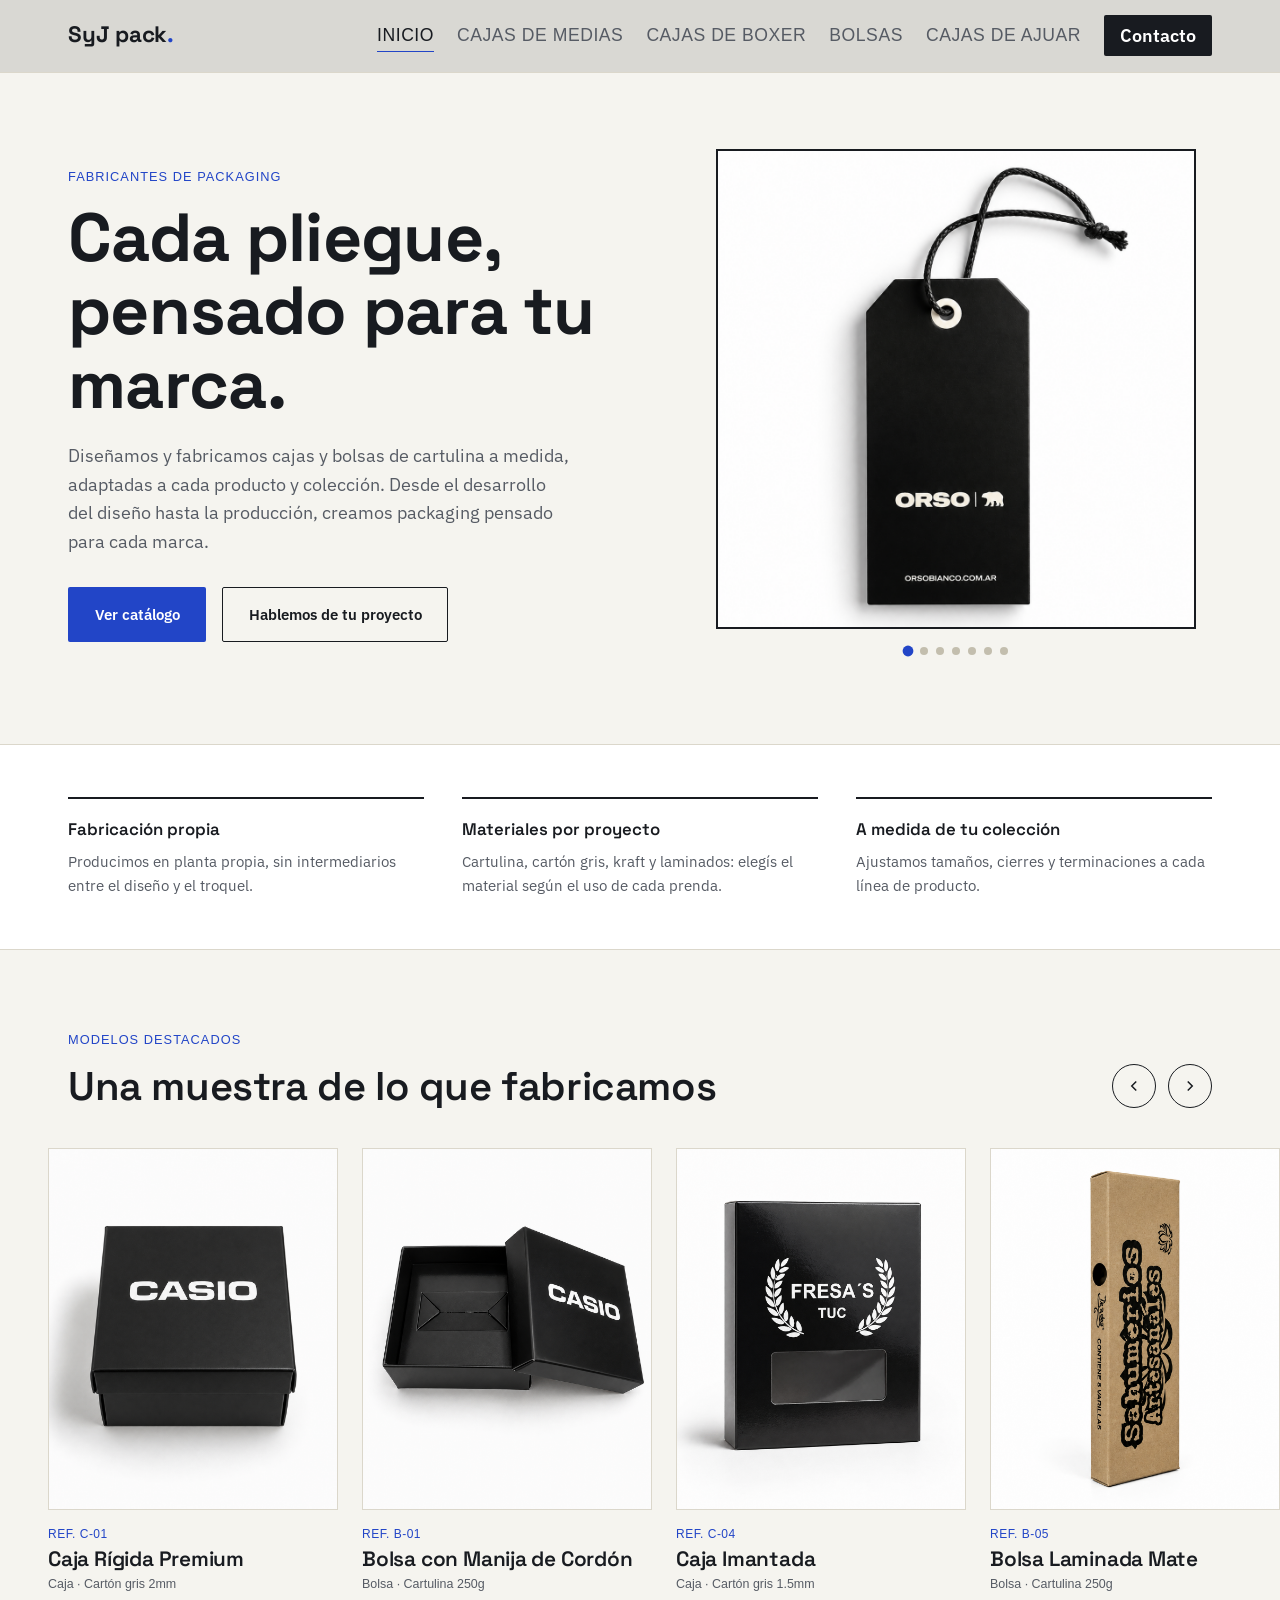
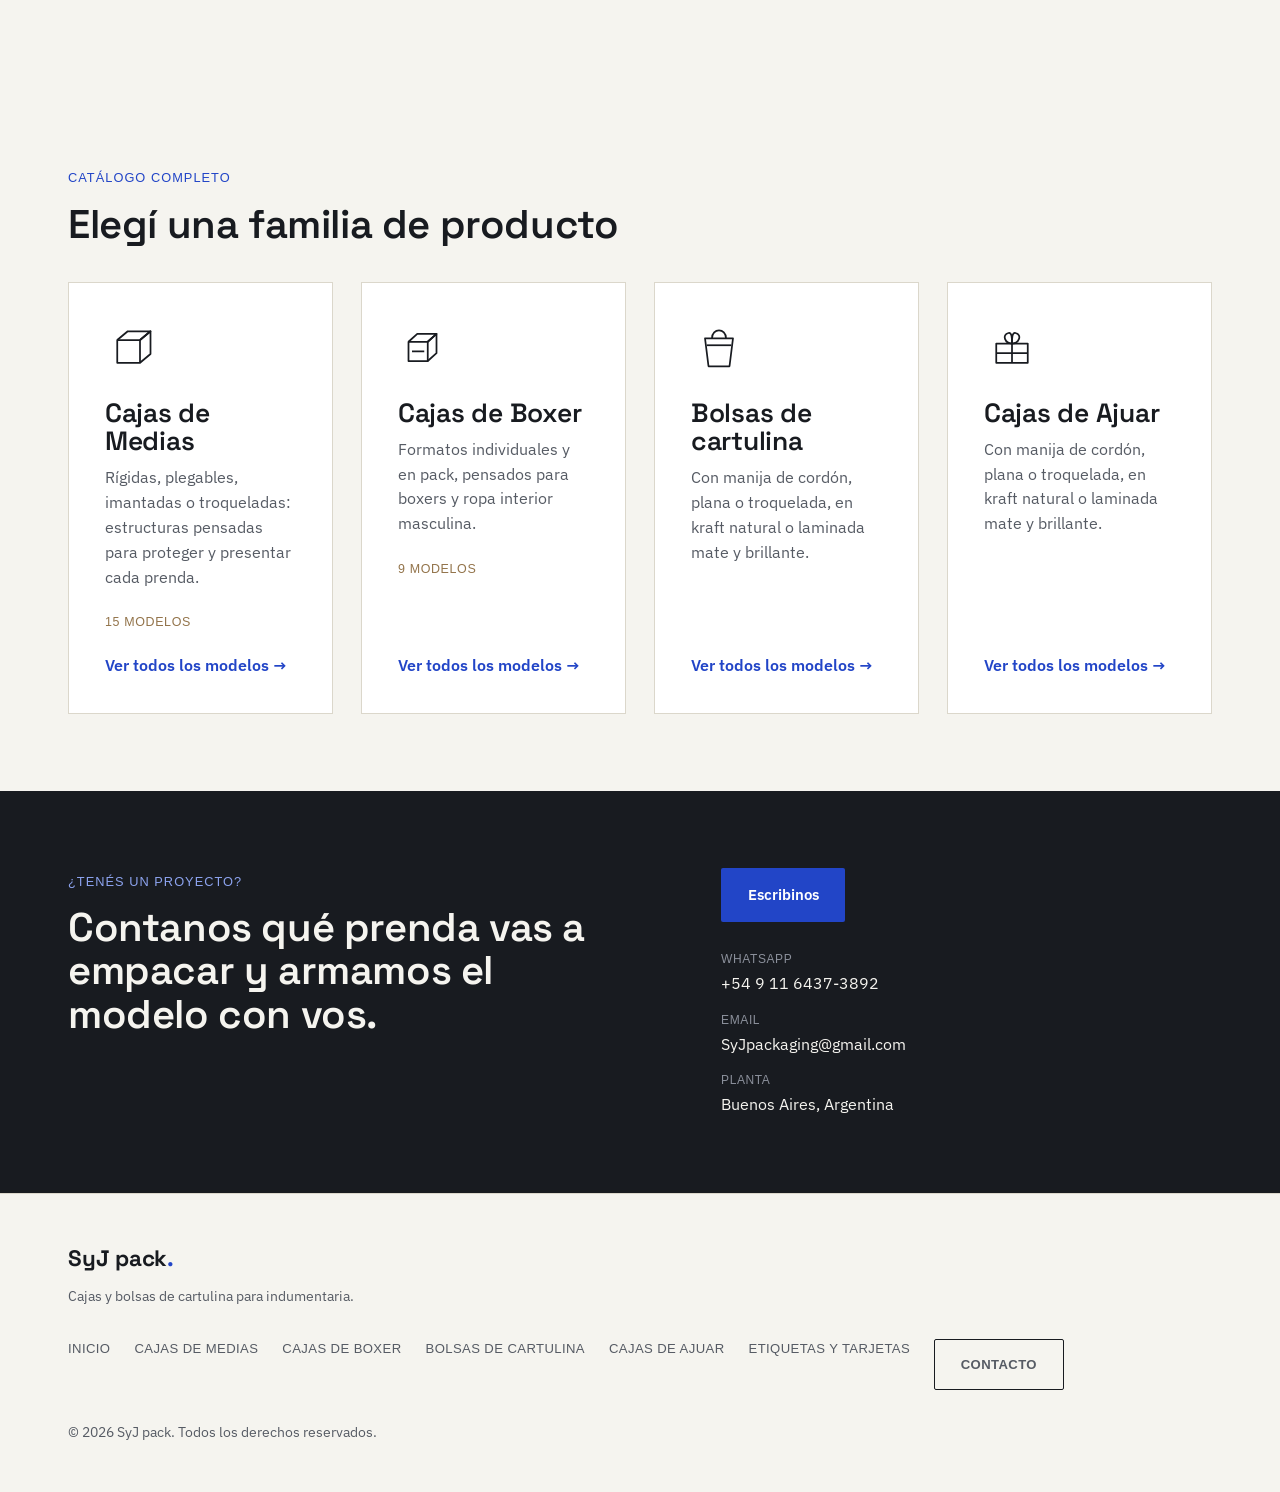
==== index.html @ b62fde25 "first commit" ====
<!DOCTYPE html>
<html lang="es">
<head>
<meta charset="UTF-8">
<meta name="viewport" content="width=device-width, initial-scale=1.0">
<title>SyJ pack — Cajas y bolsas de cartulina para indumentaria y productos</title>
<meta name="description" content="Fabricamos cajas y bolsas de cartulina a medida para marcas de indumentaria: fabricación propia, materiales por proyecto y personalización total.">
<link rel="preconnect" href="https://fonts.googleapis.com">
<link rel="preconnect" href="https://fonts.gstatic.com" crossorigin>
<link href="https://fonts.googleapis.com/css2?family=Space+Grotesk:wght@500;600;700&family=IBM+Plex+Sans:wght@400;500;600&family=IBM+Plex+Mono:wght@400;500&display=swap" rel="stylesheet">
<link rel="stylesheet" href="styles.css">
</head>
<body>
<a class="skip-link" href="#main">Saltar al contenido</a>

<header class="site-header">
  <div class="container header-inner">
    <a href="index.html" class="brand">SyJ pack<span class="brand-dot">.</span></a>
    <nav class="nav" aria-label="Principal">
      <button class="nav-toggle" aria-expanded="false" aria-controls="nav-menu" aria-label="Abrir menú">
        <span></span><span></span><span></span>
      </button>
      <ul class="nav-menu" id="nav-menu">
        <li><a href="index.html" class="is-active">Inicio</a></li>
        <li><a href="cajas.html">Cajas de Medias</a></li>
        <li><a href="cajasboxer.html">Cajas de Boxer</a></li>
        <li><a href="bolsas.html">Bolsas</a></li>
        <li><a href="cajasdeajuar.html">Cajas de Ajuar</a></li>
        <!-- <li><a href="etiquetasytargetas.html">Etiquetas</a></li> !-->
       <!--  <li><a href="packaging.html">Packaging</a></li>-->
        <li><a href="#contacto" class="nav-cta">Contacto</a></li>
      </ul>
    </nav>
  </div>
</header>

<main id="main">

  <!-- HERO -->
  <section class="hero">
    <div class="container hero-inner">
      <div class="hero-copy">
        <span class="eyebrow">Fabricantes de packaging</span>
        <h1>Cada pliegue,<br>pensado para tu marca.</h1>
        <p class="lead">Diseñamos y fabricamos cajas y bolsas de cartulina a medida, adaptadas a cada producto y colección. Desde el desarrollo del diseño hasta la producción, creamos packaging pensado para cada marca.</p>
        <div class="hero-actions">
          <a href="#categorias" class="btn btn-primary">Ver catálogo</a>
          <a href="https://wa.me/5491164373892?text=Hola%2C%20quiero%20hacer%20una%20consulta%20sobre%20sus%20productos." target="_blank" rel="noopener noreferrer" class="btn btn-ghost">Hablemos de tu proyecto</a>
        </div>
      </div>

      <div class="hero-visual">
        <div class="hero-carousel" data-hero-carousel>
          <ul class="hero-carousel-track">
            <li class="hero-carousel-slide is-active">
              <img src="etiquetas/etiquetaorso.png" alt="Cajas de Medias">

            <li class="hero-carousel-slide is-active">
              <img src="cajasrelojes/fondomadera.png" alt="Cajas de Medias">
            
            </li>
            <li class="hero-carousel-slide">
              <img src="cajasdeajuar/cajaanimada.png" alt="Cajas de Boxer">
              
            </li>
            <li class="hero-carousel-slide">
              <img src="cajasdeboxer/cajaconvisor.png" alt="Bolsas">
             
            </li>
            <li class="hero-carousel-slide">
              <img src="cajasdeboxer/fondomadera.png" alt="Cajas de Ajuar">
        
            </li>
            <li class="hero-carousel-slide">
              <img src="bolsas/bolsakraftEGO.png" alt="Etiquetas">
         
            </li>
            <li class="hero-carousel-slide">
              <img src="cajasdeboxer/lacostemadera.png" alt="Packaging">
              
            </li>
          </ul>
        </div>
        <div class="hero-carousel-dots" role="tablist" aria-label="Selector de imagen destacada"></div>
      </div>
    </div>
  </section>

  <!-- VALUE STRIP -->
  <section class="value-strip">
    <div class="container value-grid">
      <div class="value-item">
        <span class="value-index">Fabricación propia</span>
        <p>Producimos en planta propia, sin intermediarios entre el diseño y el troquel.</p>
      </div>
      <div class="value-item">
        <span class="value-index">Materiales por proyecto</span>
        <p>Cartulina, cartón gris, kraft y laminados: elegís el material según el uso de cada prenda.</p>
      </div>
      <div class="value-item">
        <span class="value-index">A medida de tu colección</span>
        <p>Ajustamos tamaños, cierres y terminaciones a cada línea de producto.</p>
      </div>
    </div>
  </section>

  <!-- CARRUSEL -->
  <section class="section carousel-section" id="modelos" data-carousel>
    <div class="container">
      <div class="section-head">
        <div>
          <span class="eyebrow">Modelos destacados</span>
          <h2>Una muestra de lo que fabricamos</h2>
        </div>
        <div class="carousel-controls">
          <button class="carousel-btn" data-dir="prev" aria-label="Ver modelo anterior">
            <svg width="18" height="18" viewBox="0 0 24 24" fill="none" stroke="currentColor" stroke-width="2"><path d="M15 18l-6-6 6-6"/></svg>
          </button>
          <button class="carousel-btn" data-dir="next" aria-label="Ver modelo siguiente">
            <svg width="18" height="18" viewBox="0 0 24 24" fill="none" stroke="currentColor" stroke-width="2"><path d="M9 18l6-6-6-6"/></svg>
          </button>
        </div>
      </div>
    </div>

    <div class="carousel-edge">
      <ul class="carousel-track">
        <li class="carousel-card">
          <div class="card-media"><img src="cajasrelojes/cajacasio.png" alt="Caja Rígida Premium"></div>
          <span class="card-ref">REF. C-01</span>
          <h3>Caja Rígida Premium</h3>
          <span class="card-tag">Caja · Cartón gris 2mm</span>
        </li>
        <li class="carousel-card">
          <div class="card-media"><img src="cajasrelojes/cajacasio2.png" alt="Bolsa con Manija de Cordón"></div>
          <span class="card-ref">REF. B-01</span>
          <h3>Bolsa con Manija de Cordón</h3>
          <span class="card-tag">Bolsa · Cartulina 250g</span>
        </li>
        <li class="carousel-card">
          <div class="card-media"><img src="cajasdeboxer/cajaconvisor.png" alt="Caja Imantada"></div>
          <span class="card-ref">REF. C-04</span>
          <h3>Caja Imantada</h3>
          <span class="card-tag">Caja · Cartón gris 1.5mm</span>
        </li>
        <li class="carousel-card">
          <div class="card-media"><img src="cajassuhumerios/cajadesahumerios.png" alt="Bolsa Laminada Mate"></div>
          <span class="card-ref">REF. B-05</span>
          <h3>Bolsa Laminada Mate</h3>
          <span class="card-tag">Bolsa · Cartulina 250g</span>
        </li>
        <li class="carousel-card">
          <div class="card-media"><img src="bolsas/bolsakraftnadin.png" alt="Caja Corset"></div>
          <span class="card-ref">REF. C-07</span>
          <h3>Caja Corset</h3>
          <span class="card-tag">Caja · Cartulina 350g</span>
        </li>
        <li class="carousel-card">
          <div class="card-media"><img src="bolsas/bolsacartulinaTULOGO.png" alt="Bolsa Kraft Natural"></div>
          <span class="card-ref">REF. B-04</span>
          <h3>Bolsa Kraft Natural</h3>
          <span class="card-tag">Bolsa · Kraft 120g</span>
        </li>
        <li class="carousel-card">
          <div class="card-media"><img src="bolsas/bolsakraftEGO.png" alt="Caja Ventana Transparente"></div>
          <span class="card-ref">REF. C-05</span>
          <h3>Caja Ventana Transparente</h3>
          <span class="card-tag">Caja · Cartulina 300g</span>
        </li>
        <li class="carousel-card">
          <div class="card-media"><img src="bolsas/bolsacartulinaKNAU.png" alt="Bolsa con Fuelle Lateral"></div>
          <span class="card-ref">REF. B-07</span>
          <h3>Bolsa con Fuelle Lateral</h3>
          <span class="card-tag">Bolsa · Cartulina 250g</span>
        </li>
      </ul>
    </div>
  </section>

  <!-- CATEGORÍAS -->
  <section class="section categories" id="categorias">
    <div class="container">
      <span class="eyebrow">Catálogo completo</span>
      <h2>Elegí una familia de producto</h2>

      <div class="category-grid">
        <a href="cajas.html" class="category-panel">
          <svg class="category-icon" viewBox="0 0 64 64" fill="none" stroke="currentColor" stroke-width="2" stroke-linejoin="round">
            <rect x="14" y="24" width="26" height="26" />
            <path d="M14,24 L26,14 L52,14 L40,24" />
            <path d="M40,24 L52,14 L52,40 L40,50" />
          </svg>
          <h3>Cajas de Medias</h3>
          <p>Rígidas, plegables, imantadas o troqueladas: estructuras pensadas para proteger y presentar cada prenda.</p>
          <span class="category-meta">15 modelos</span>
          <span class="category-link">Ver todos los modelos →</span>
        </a>

        <a href="cajasboxer.html" class="category-panel">
          <svg class="category-icon" viewBox="0 0 64 64" fill="none" stroke="currentColor" stroke-width="2" stroke-linejoin="round">
            <rect x="12" y="26" width="22" height="22" />
            <path d="M12,26 L22,17 L44,17 L34,26" />
            <path d="M34,26 L44,17 L44,39 L34,48" />
            <line x1="16" y1="37" x2="30" y2="37" />
          </svg>
          <h3>Cajas de Boxer</h3>
          <p>Formatos individuales y en pack, pensados para boxers y ropa interior masculina.</p>
          <span class="category-meta">9 modelos</span>
          <span class="category-link">Ver todos los modelos →</span>
        </a>

        <a href="bolsas.html" class="category-panel">
          <svg class="category-icon" viewBox="0 0 64 64" fill="none" stroke="currentColor" stroke-width="2" stroke-linejoin="round">
            <path d="M16,22 L48,22 L44,54 L20,54 Z" />
            <path d="M24,22 C24,10 40,10 40,22" />
            <line x1="18" y1="30" x2="46" y2="30" />
          </svg>
          <h3>Bolsas de cartulina</h3>
          <p>Con manija de cordón, plana o troquelada, en kraft natural o laminada mate y brillante.</p>
          <span class="category-meta"></span>
          <span class="category-link">Ver todos los modelos →</span>
        </a>

        <!-- <a href="etiquetasytargetas.html" class="category-panel">
          <svg class="category-icon" viewBox="0 0 64 64" fill="none" stroke="currentColor" stroke-width="2" stroke-linejoin="round">
            <path d="M18,18 L36,18 L50,32 L50,50 L32,50 L18,36 Z" />
            <circle cx="25" cy="25" r="2.5" />
          </svg>
          <h3>Etiquetas</h3>
          <p>Con manija de cordón, plana o troquelada, en kraft natural o laminada mate y brillante.</p>
          <span class="category-meta"></span>
          <span class="category-link">Ver todos los modelos →</span>
        </a> !-->

        <a href="cajasdeajuar.html" class="category-panel">
          <svg class="category-icon" viewBox="0 0 64 64" fill="none" stroke="currentColor" stroke-width="2" stroke-linejoin="round">
            <rect x="14" y="28" width="36" height="22" />
            <line x1="14" y1="39" x2="50" y2="39" />
            <line x1="32" y1="28" x2="32" y2="50" />
            <path d="M32,28 C24,28 20,18 28,16 C32,15 32,22 32,28" />
            <path d="M32,28 C40,28 44,18 36,16 C32,15 32,22 32,28" />
          </svg>
          <h3>Cajas de Ajuar</h3>
          <p>Con manija de cordón, plana o troquelada, en kraft natural o laminada mate y brillante.</p>
          <span class="category-meta"></span>
          <span class="category-link">Ver todos los modelos →</span>
        </a>

        <!-- <a href="packaging.html" class="category-panel">
          <svg class="category-icon" viewBox="0 0 64 64" fill="none" stroke="currentColor" stroke-width="2" stroke-linejoin="round">
            <path d="M14,26 L32,16 L50,26 L50,46 L32,56 L14,46 Z" />
            <path d="M14,26 L32,36 L50,26" />
            <line x1="32" y1="36" x2="32" y2="56" />
          </svg>
          <h3>Packaging</h3>
          <p>Con manija de cordón, plana o troquelada, en kraft natural o laminada mate y brillante.</p>
          <span class="category-meta"></span>
          <span class="category-link">Ver todos los modelos →</span>
        </a> !-->
      </div>
    </div>
  </section>

  <!-- CTA / CONTACTO -->
  <section class="section cta-strip" id="contacto">
    <div class="container cta-inner">
      <div>
        <span class="eyebrow">¿Tenés un proyecto?</span>
        <h2>Contanos qué prenda vas a empacar y armamos el modelo con vos.</h2>
      </div>
      <div class="cta-contact">
        <a href="https://wa.me/5491164373892?text=Hola%2C%20quiero%20hacer%20una%20consulta%20sobre%20sus%20productos." target="_blank" rel="noopener noreferrer" class="btn btn-primary">Escribinos</a>
        <dl class="contact-list">
          <div><dt>WhatsApp</dt><dd>+54 9 11 6437-3892</dd></div>
          <div><dt>Email</dt><dd>SyJpackaging@gmail.com</dd></div>
          <div><dt>Planta</dt><dd>Buenos Aires, Argentina</dd></div>
        </dl>
      </div>
    </div>
  </section>

</main>

<footer class="site-footer">
  <div class="container footer-inner">
    <div class="footer-brand">
      <span class="brand">SyJ pack<span class="brand-dot">.</span></span>
      <p>Cajas y bolsas de cartulina para indumentaria.</p>
    </div>
    <nav class="footer-nav" aria-label="Pie de página">
      <a href="index.html">Inicio</a>
      <a href="cajas.html">Cajas de Medias</a>
      <a href="cajasboxer.html">Cajas de Boxer</a>
      <a href="bolsas.html">Bolsas de cartulina</a>
      <a href="cajasdeajuar.html">Cajas de Ajuar</a>
      <a href="etiquetasytargetas.html">Etiquetas y Tarjetas</a>
       <!--<a href="packaging.html">Packaging</a> !-->
      <a href="https://wa.me/5491164373892?text=Hola%2C%20quiero%20hacer%20una%20consulta%20sobre%20sus%20productos." target="_blank" rel="noopener noreferrer" class="btn btn-ghost">Contacto</a>
    </nav>
    <div class="footer-meta">
      <p>© <span id="year">2026</span> SyJ pack. Todos los derechos reservados.</p>
    </div>
  </div>
</footer>

<script src="script.js"></script>
</body>
</html>
---- styles.css ----
/* ==========================================================================
   PLIEGO — Cajas y bolsas de cartulina para indumentaria
   Sistema de diseño: paleta "blueprint" sobre papel, tipografía técnica.
   ========================================================================== */

/* ---------- Reset ---------- */
*, *::before, *::after { box-sizing: border-box; }
* { margin: 0; padding: 0; }
html { scroll-behavior: smooth; }
img { max-width: 100%; display: block; }
ul, ol { list-style: none; }
a { color: inherit; text-decoration: none; }
button { font: inherit; color: inherit; background: none; border: none; cursor: pointer; }
input, textarea, select { font: inherit; }
svg { display: block; }

@media (prefers-reduced-motion: reduce) {
  html { scroll-behavior: auto; }
  *, *::before, *::after {
    animation-duration: 0.01ms !important;
    animation-iteration-count: 1 !important;
    transition-duration: 0.01ms !important;
    scroll-behavior: auto !important;
  }
}

/* ---------- Tokens ---------- */
:root {
  --color-paper: #F5F4EF;
  --color-paper-alt: #FFFFFF;
  --color-ink: #181B20;
  --color-ink-soft: #565B64;
  --color-blueprint: #2245C7;
  --color-blueprint-dark: #16308F;
  --color-blueprint-light: #8CA3EE;
  --color-kraft: #93744B;
  --color-line: #DBD7CB;
  --color-line-strong: #C3BEAE;

  --font-display: "Space Grotesk", sans-serif;
  --font-body: "IBM Plex Sans", sans-serif;
  --font-mono: "Manrope", sans-serif;

  --fs-hero: clamp(2.5rem, 4.2vw + 1rem, 4.25rem);
  --fs-h2: clamp(1.85rem, 2vw + 1rem, 2.5rem);
  --fs-h3: clamp(1.1rem, 0.5vw + 1rem, 1.3rem);
  --fs-lead: clamp(1.05rem, 0.4vw + 1rem, 1.15rem);

  --container-max: 1240px;
  --container-pad: clamp(1.25rem, 4vw, 3rem);
  --radius: 2px;
}

body {
  font-family: var(--font-body);
  background: var(--color-paper);
  color: var(--color-ink);
  line-height: 1.55;
  -webkit-font-smoothing: antialiased;
}

h1, h2, h3 {
  font-family: var(--font-display);
  color: var(--color-ink);
  line-height: 1.08;
  letter-spacing: -0.01em;
  font-weight: 600;
}

h1 { font-size: var(--fs-hero); font-weight: 700; }
h2 { font-size: var(--fs-h2); }
h3 { font-size: var(--fs-h3); }

p { color: var(--color-ink-soft); }

.container {
  max-width: var(--container-max);
  margin-inline: auto;
  padding-inline: var(--container-pad);
}

.section { padding-block: clamp(3.5rem, 6vw, 6.5rem); }

.eyebrow {
  display: inline-block;
  font-family: var(--font-mono);
  font-size: 0.8rem;
  letter-spacing: 0.08em;
  text-transform: uppercase;
  color: var(--color-blueprint);
  margin-bottom: 0.9rem;
}

.lead {
  font-size: var(--fs-lead);
  color: var(--color-ink-soft);
  max-width: 46ch;
}

/* ---------- Skip link ---------- */
.skip-link {
  position: absolute;
  left: -9999px;
  top: 0;
  background: var(--color-blueprint);
  color: #fff;
  padding: 0.75rem 1.25rem;
  z-index: 1000;
  font-family: var(--font-mono);
  font-size: 0.85rem;
}
.skip-link:focus { left: 1rem; top: 1rem; }

/* ---------- Focus ---------- */
a:focus-visible,
button:focus-visible {
  outline: 2px solid var(--color-blueprint);
  outline-offset: 3px;
}

/* ---------- Buttons ---------- */
.btn {
  display: inline-flex;
  align-items: center;
  gap: 0.5rem;
  padding: 0.9rem 1.6rem;
  font-family: var(--font-body);
  font-weight: 600;
  font-size: 0.95rem;
  border: 1.5px solid transparent;
  border-radius: var(--radius);
  transition: background-color 0.2s ease, color 0.2s ease, border-color 0.2s ease;
}
.btn-primary { background: var(--color-blueprint); color: #fff; }
.btn-primary:hover { background: var(--color-blueprint-dark); }
.btn-ghost { border-color: var(--color-ink); color: var(--color-ink); }
.btn-ghost:hover { background: var(--color-ink); color: var(--color-paper); }

/* ---------- Header / nav ---------- */
.site-header {
  position: sticky;
  top: 0;
  z-index: 50;
  background: #D9D8D3;;
  border-bottom: 1px solid var(--color-line);
  transition: box-shadow 0.2s ease;
}
.site-header.is-scrolled { box-shadow: 0 2px 14px rgba(24, 27, 32, 0.06); }

.header-inner {
  display: flex;
  align-items: center;
  justify-content: space-between;
  padding-block: 1.15rem;
  position: relative;
}

.brand {
  font-family: var(--font-display);
  font-weight: 700;
  font-size: 1.4rem;
  letter-spacing: -0.01em;
}
.brand-dot { color: var(--color-blueprint); }

.nav { display: flex; align-items: center; }

.nav-menu {
  display: flex;
  align-items: center;
  flex-wrap: nowrap;
  gap: clamp(1rem, 1.8vw, 2rem);
  
}
.nav-menu a {
  font-family: var(--font-mono);
  font-size: 1.1rem;
  letter-spacing: 0.03em;
  text-transform: uppercase;
  color: var(--color-ink-soft);
  padding-bottom: 0.35rem;
  border-bottom: 1.5px solid transparent;
  white-space: nowrap;
  transition: color 0.2s ease, border-color 0.2s ease;
}
.nav-menu a:hover,
.nav-menu a.is-active {
  color: var(--color-ink);
  border-color: var(--color-blueprint);
}
.nav-menu a.nav-cta {
  color: #fff;
  background: var(--color-ink);
  padding: 0.55rem 1rem;
  border: none;
  text-transform: none;
  font-family: var(--font-body);
  font-weight: 600;
  letter-spacing: 0;
  border-radius: var(--radius);
}
.nav-menu a.nav-cta:hover { background: var(--color-blueprint); }

.nav-toggle {
  display: none;
  flex-direction: column;
  gap: 5px;
  padding: 0.5rem;
}
.nav-toggle span {
  width: 22px;
  height: 2px;
  background: var(--color-ink);
  display: block;
  transition: transform 0.2s ease, opacity 0.2s ease;
}

@media (max-width: 1100px) {
  .nav-toggle { display: flex; }
  .nav-menu {
    position: absolute;
    top: 100%;
    left: 0;
    width: 100%;
    background: var(--color-paper);
    border-bottom: 1px solid var(--color-line);
    flex-direction: column;
    align-items: flex-start;
    padding: 1.5rem var(--container-pad) 2rem;
    gap: 1.25rem;
    opacity: 0;
    visibility: hidden;
    transform: translateY(-6px);
    transition: opacity 0.2s ease, transform 0.2s ease, visibility 0.2s;
  }
  body.nav-open .nav-menu {
    opacity: 1;
    visibility: visible;
    transform: translateY(0);
  }
  body.nav-open .nav-toggle span:nth-child(1) { transform: translateY(7px) rotate(45deg); }
  body.nav-open .nav-toggle span:nth-child(2) { opacity: 0; }
  body.nav-open .nav-toggle span:nth-child(3) { transform: translateY(-7px) rotate(-45deg); }
}

/* ---------- Hero ---------- */
.hero {

  padding-block: clamp(3rem, 6vw, 5.5rem) clamp(3rem, 7vw, 6rem);
}

.hero-inner {
  display: grid;
  grid-template-columns: 1.05fr 0.95fr;
  gap: clamp(2rem, 5vw, 4rem);
  align-items: center;
}

.hero-copy h1 { margin-bottom: 1.25rem; }
.hero-copy .lead { margin-bottom: 2rem; }

.hero-actions { display: flex; flex-wrap: wrap; gap: 1rem; }

.hero-visual {
  width: 100%;
  display: flex;
  flex-direction: column;
  align-items: center;
  gap: 1.1rem;
}

.hero-carousel {
  position: relative;
  width: 100%;
  max-width: 480px;
  aspect-ratio: 1 / 1;
  overflow: hidden;
  border: 2px solid var(--color-ink);
  background-color: var(--color-paper-alt);
  background-image: repeating-linear-gradient(135deg, var(--color-line) 0, var(--color-line) 1px, transparent 1px, transparent 11px);
}

.hero-carousel-track { position: relative; width: 100%; height: 100%; }

.hero-carousel-slide {
  position: absolute;
  inset: 0;
  opacity: 0;
  transition: opacity 0.9s ease;
}
.hero-carousel-slide.is-active { opacity: 1; }
.hero-carousel-slide img { width: 100%; height: 100%; object-fit: cover; }

.hero-carousel-label {
  position: absolute;
  left: 0;
  bottom: 0;
  padding: 0.6rem 0.9rem;
  background: rgba(24, 27, 32, 0.72);
  color: #fff;
  font-family: var(--font-mono);
  font-size: 0.78rem;
  letter-spacing: 0.02em;
  max-width: 100%;
}

.hero-carousel-dots { display: flex; gap: 0.5rem; }
.hero-carousel-dot {
  width: 8px;
  height: 8px;
  border-radius: 50%;
  background: var(--color-line-strong);
  transition: background-color 0.2s ease, transform 0.2s ease;
}
.hero-carousel-dot.is-active { background: var(--color-blueprint); transform: scale(1.35); }

@media (prefers-reduced-motion: reduce) {
  .hero-carousel-slide { transition: none; }
}

/* ---------- Value strip ---------- */
.value-strip {
  background: var(--color-paper-alt);
  border-block: 1px solid var(--color-line);
  padding-block: clamp(2.5rem, 4vw, 3.5rem);
}
.value-grid {
  display: grid;
  grid-template-columns: repeat(3, 1fr);
  gap: clamp(1.75rem, 3vw, 2.5rem);
}
.value-item {
  padding-top: 1.1rem;
  border-top: 2px solid var(--color-ink);
}
.value-item .value-index {
  display: block;
  font-family: var(--font-display);
  font-weight: 600;
  font-size: 1.05rem;
  color: var(--color-ink);
  margin-bottom: 0.5rem;
}
.value-item p { font-size: 0.95rem; }

/* ---------- Section head ---------- */
.section-head {
  display: flex;
  align-items: flex-end;
  justify-content: space-between;
  gap: 1.5rem;
  margin-bottom: 2.25rem;
}
.section-head h2 { max-width: 30ch; }

/* ---------- Carousel ---------- */
.carousel-controls { display: flex; gap: 0.75rem; flex-shrink: 0; }
.carousel-btn {
  width: 44px;
  height: 44px;
  border-radius: 50%;
  border: 1.5px solid var(--color-ink);
  display: flex;
  align-items: center;
  justify-content: center;
  color: var(--color-ink);
  transition: background-color 0.2s ease, color 0.2s ease, border-color 0.2s ease;
}
.carousel-btn:hover { background: var(--color-blueprint); border-color: var(--color-blueprint); color: #fff; }

.carousel-edge {
  position: relative;
  padding-inline-start: var(--container-pad);
}
.carousel-track {
  display: flex;
  gap: 1.5rem;
  overflow-x: auto;
  scroll-snap-type: x mandatory;
  padding-block: 0.25rem 1rem;
  padding-inline-end: var(--container-pad);
  scrollbar-width: none;
}
.carousel-track::-webkit-scrollbar { display: none; }

.carousel-card {
  flex: 0 0 auto;
  width: clamp(230px, 26vw, 290px);
  scroll-snap-align: start;
}

.card-media {
  position: relative;
  aspect-ratio: 4 / 5;
  background-color: var(--color-paper-alt);
  background-image: repeating-linear-gradient(135deg, var(--color-line) 0, var(--color-line) 1px, transparent 1px, transparent 11px);
  border: 1px solid var(--color-line);
  overflow: hidden;
  margin-bottom: 0.9rem;
}
.card-media img { width: 100%; height: 100%; object-fit: cover; }

.card-ref {
  display: block;
  font-family: var(--font-mono);
  font-size: 0.75rem;
  letter-spacing: 0.04em;
  color: var(--color-blueprint);
  margin-bottom: 0.3rem;
}
.carousel-card h3 { margin-bottom: 0.3rem; }
.card-tag {
  display: block;
  font-family: var(--font-mono);
  font-size: 0.78rem;
  color: var(--color-ink-soft);
}

/* ---------- Categories ---------- */
.categories .eyebrow, .categories h2 { text-align: left; }
.category-grid {
  display: grid;
  grid-template-columns: repeat(auto-fit, minmax(260px, 1fr));
  gap: 1.75rem;
  margin-top: 2.25rem;
}
.category-panel {
  display: flex;
  flex-direction: column;
  align-items: flex-start;
  padding: 2.25rem;
  background: var(--color-paper-alt);
  border: 1px solid var(--color-line);
  transition: border-color 0.2s ease, transform 0.2s ease;
}
.category-panel:hover { border-color: var(--color-blueprint); transform: translateY(-3px); }
.category-icon {
  width: 56px;
  height: 56px;
  margin-bottom: 1.5rem;
  color: var(--color-ink);
}
.category-panel h3 { font-size: clamp(1.3rem, 1.5vw + 1rem, 1.65rem); margin-bottom: 0.6rem; }
.category-panel p { margin-bottom: 1.5rem; }
.category-meta {
  font-family: var(--font-mono);
  font-size: 0.78rem;
  text-transform: uppercase;
  letter-spacing: 0.05em;
  color: var(--color-kraft);
  margin-bottom: 1.25rem;
}
.category-link {
  font-weight: 600;
  color: var(--color-blueprint);
  margin-top: auto;
}
.category-panel:hover .category-link { color: var(--color-blueprint-dark); }

/* ---------- CTA strip ---------- */
.cta-strip { background: var(--color-ink); color: var(--color-paper); }
.cta-strip .eyebrow { color: var(--color-blueprint-light); }
.cta-strip h2 { color: var(--color-paper); max-width: 22ch; }
.cta-inner {
  display: grid;
  grid-template-columns: 1.2fr 1fr;
  gap: clamp(2rem, 5vw, 4rem);
  align-items: start;
}
.cta-contact { display: flex; flex-direction: column; align-items: flex-start; gap: 1.75rem; }
.contact-list { display: grid; gap: 0.9rem; }
.contact-list dt {
  font-family: var(--font-mono);
  font-size: 0.75rem;
  text-transform: uppercase;
  letter-spacing: 0.05em;
  color: #8B909B;
  margin-bottom: 0.15rem;
}
.contact-list dd { font-size: 1rem; color: var(--color-paper); }

/* ---------- Footer ---------- */
.site-footer { padding-block: 3rem; border-top: 1px solid var(--color-line); }
.footer-inner {
  display: flex;
  flex-wrap: wrap;
  justify-content: space-between;
  gap: 2rem;
}
.footer-brand p { margin-top: 0.5rem; font-size: 0.9rem; }
.footer-nav { display: flex; flex-wrap: wrap; gap: 1.5rem; }
.footer-nav a {
  font-family: var(--font-mono);
  font-size: 0.82rem;
  text-transform: uppercase;
  letter-spacing: 0.03em;
  color: var(--color-ink-soft);
}
.footer-nav a:hover { color: var(--color-blueprint); }
.footer-meta { font-size: 0.85rem; color: var(--color-ink-soft); }

/* ---------- Page hero (catálogo interno) ---------- */
.page-hero { padding-block: clamp(3rem, 6vw, 4.5rem) clamp(2rem, 4vw, 3rem); }
.page-hero-inner { max-width: 62ch; }
.page-hero h1 { font-size: clamp(2.4rem, 4vw + 1rem, 3.5rem); margin-bottom: 1rem; }
.page-hero .lead { max-width: 55ch; margin-bottom: 1.25rem; }
.page-meta {
  display: inline-flex;
  align-items: center;
  gap: 0.5rem;
  font-family: var(--font-mono);
  font-size: 0.85rem;
  color: var(--color-kraft);
  padding-top: 1rem;
  border-top: 1px dashed var(--color-line-strong);
}

/* ---------- Product grid ---------- */
.product-grid {
  display: grid;
  grid-template-columns: repeat(auto-fill, minmax(270px, 1fr));
  gap: 2rem;
}
.product-card {
  background: var(--color-paper-alt);
  border: 1px solid var(--color-line);
  display: flex;
  flex-direction: column;
}
.product-card .card-media { margin-bottom: 0; border: none; border-bottom: 1px solid var(--color-line); }
.card-body { padding: 1.5rem; display: flex; flex-direction: column; flex: 1; }
.card-body .card-ref { margin-bottom: 0.5rem; }
.card-body h3 { margin-bottom: 0.5rem; }
.card-body p { font-size: 0.92rem; margin-bottom: 0.9rem; }
.card-spec {
  display: inline-block;
  font-family: var(--font-mono);
  font-size: 0.78rem;
  color: var(--color-ink-soft);
  padding-top: 0.9rem;
  margin-top: auto;
  border-top: 1px dashed var(--color-line-strong);
  margin-bottom: 0.9rem;
}
.card-link { font-weight: 600; font-size: 0.92rem; color: var(--color-blueprint); }
.card-link:hover { color: var(--color-blueprint-dark); }

/* ---------- Responsive ---------- */
@media (max-width: 900px) {
  .hero-inner { grid-template-columns: 1fr; }
  .hero-visual { order: -1; max-width: 420px; margin-inline: auto; }
  .value-grid { grid-template-columns: 1fr; gap: 1.5rem; }
  .cta-inner { grid-template-columns: 1fr; }
  .section-head { flex-direction: column; align-items: flex-start; gap: 1rem; }
}

@media (max-width: 560px) {
  .hero-actions { flex-direction: column; align-items: stretch; }
  .hero-actions .btn { justify-content: center; }
  .footer-inner { flex-direction: column; }
}
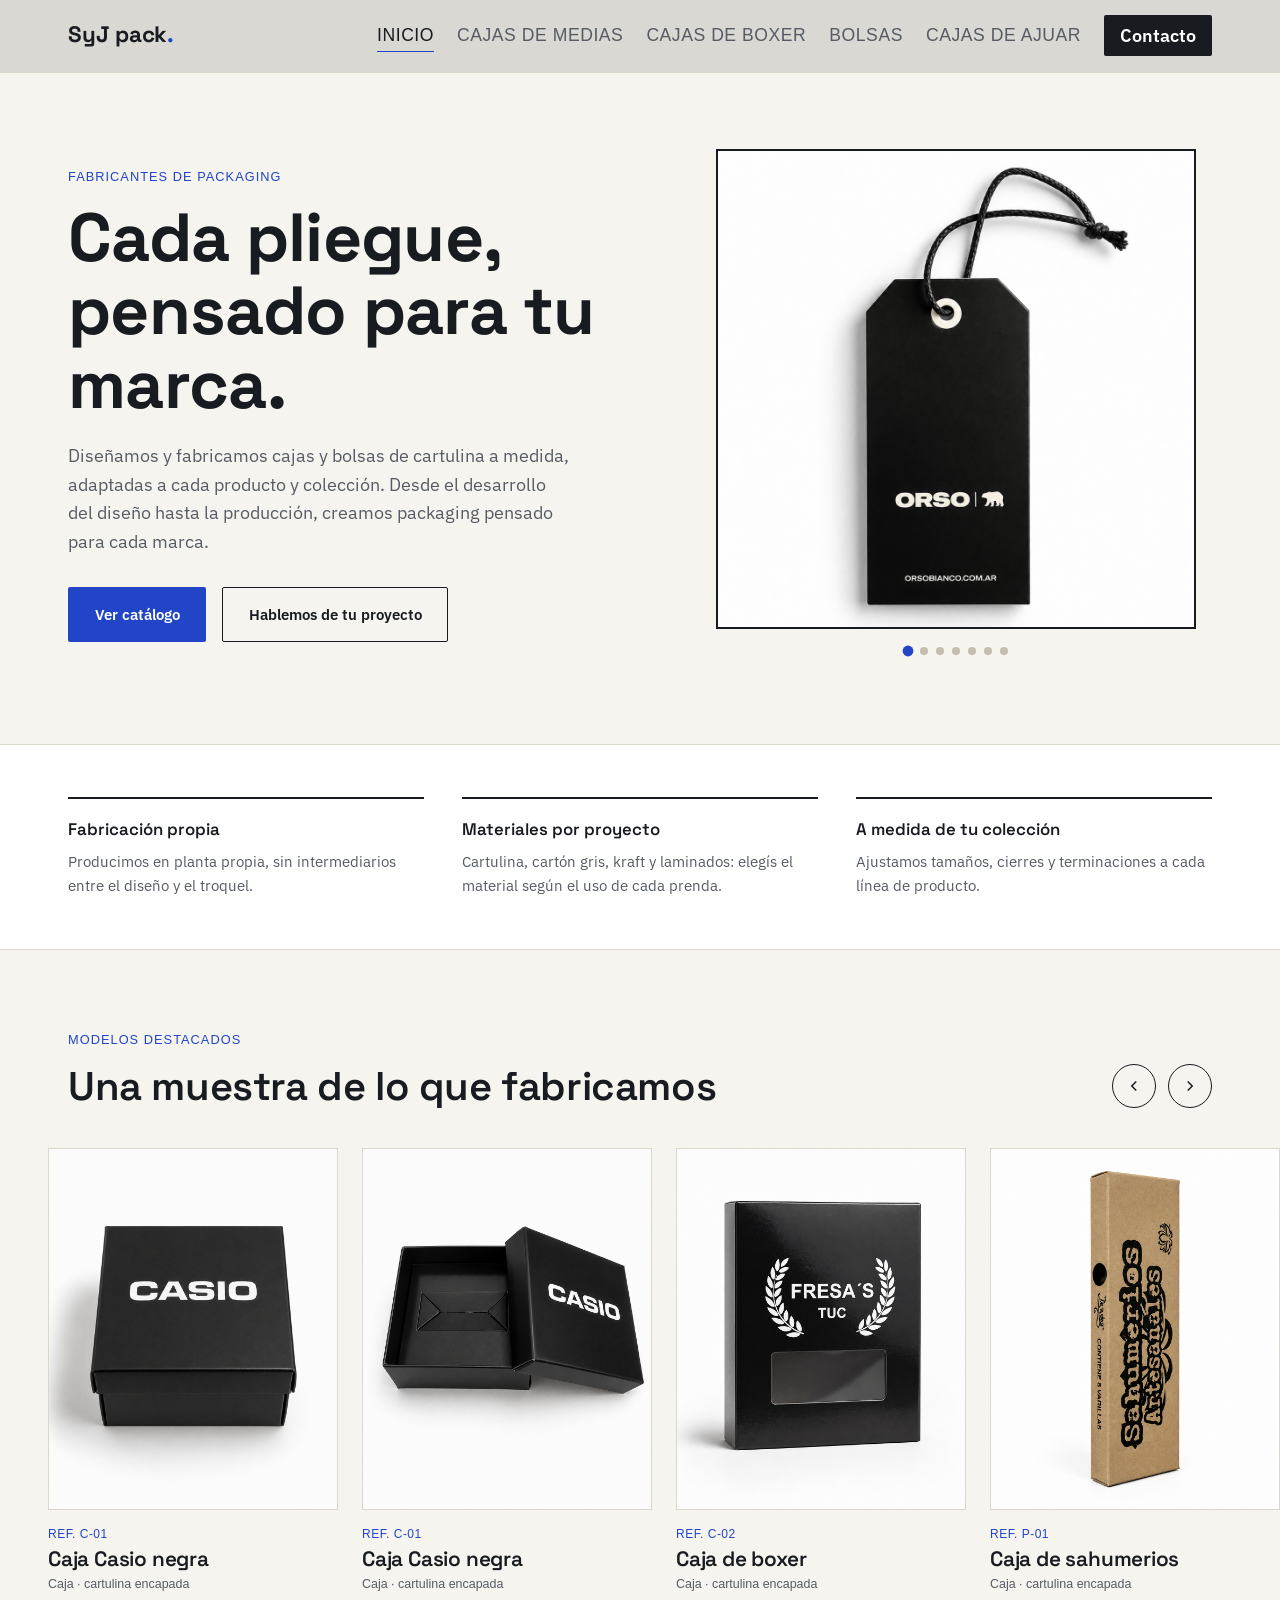
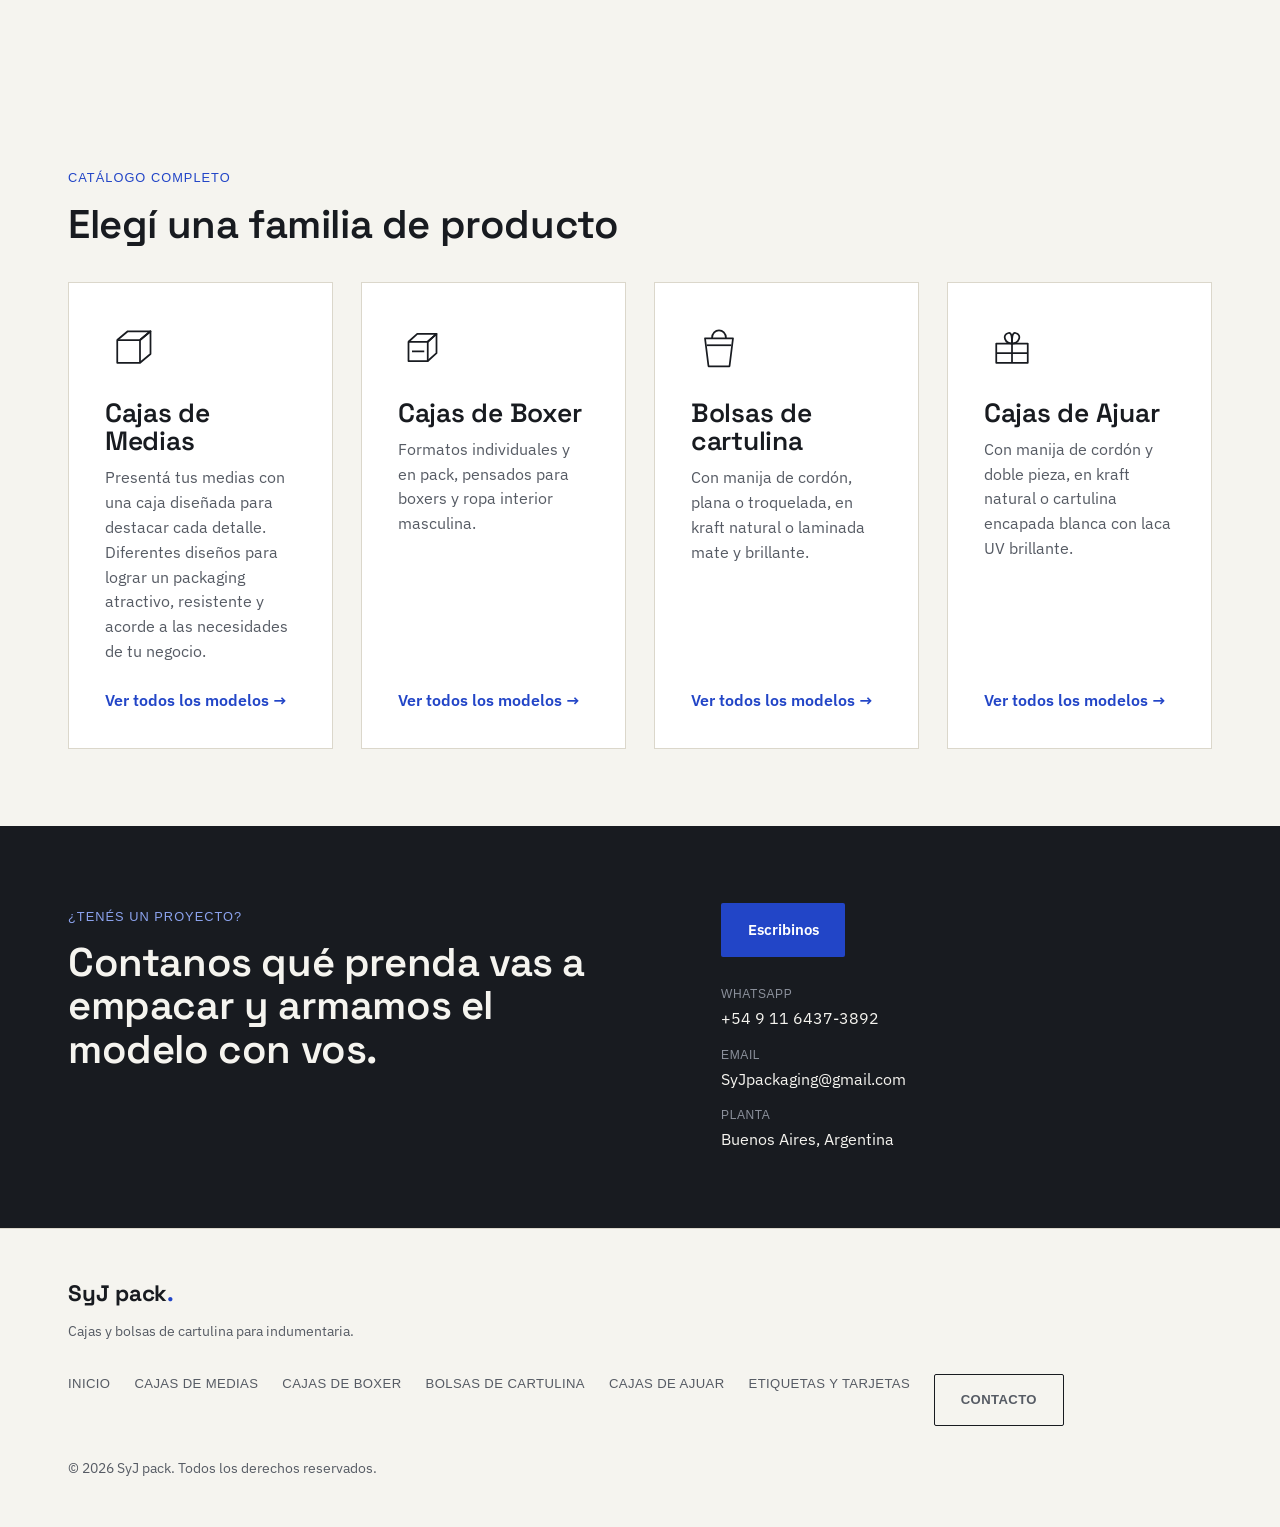
==== commit 903ab406: "nuevos cambios" ====
--- a/index.html
+++ b/index.html
@@ -56,7 +56,7 @@
               <img src="etiquetas/etiquetaorso.png" alt="Cajas de Medias">
 
             <li class="hero-carousel-slide is-active">
-              <img src="cajasrelojes/fondomadera.png" alt="Cajas de Medias">
+              <img src="cajasrelojes/cajacasio.png" alt="Cajas de Medias">
             
             </li>
             <li class="hero-carousel-slide">
@@ -68,7 +68,7 @@
              
             </li>
             <li class="hero-carousel-slide">
-              <img src="cajasdeboxer/fondomadera.png" alt="Cajas de Ajuar">
+              <img src="cajasdeboxer/cajadieselfrente.png" alt="Cajas de Ajuar">
         
             </li>
             <li class="hero-carousel-slide">
@@ -76,7 +76,7 @@
          
             </li>
             <li class="hero-carousel-slide">
-              <img src="cajasdeboxer/lacostemadera.png" alt="Packaging">
+              <img src="cajasdeboxer/cajalacostedefrente.png" alt="Packaging">
               
             </li>
           </ul>
@@ -128,50 +128,50 @@
         <li class="carousel-card">
           <div class="card-media"><img src="cajasrelojes/cajacasio.png" alt="Caja Rígida Premium"></div>
           <span class="card-ref">REF. C-01</span>
-          <h3>Caja Rígida Premium</h3>
-          <span class="card-tag">Caja · Cartón gris 2mm</span>
+          <h3>Caja Casio negra</h3>
+          <span class="card-tag">Caja · cartulina encapada</span>
         </li>
         <li class="carousel-card">
           <div class="card-media"><img src="cajasrelojes/cajacasio2.png" alt="Bolsa con Manija de Cordón"></div>
-          <span class="card-ref">REF. B-01</span>
-          <h3>Bolsa con Manija de Cordón</h3>
-          <span class="card-tag">Bolsa · Cartulina 250g</span>
+          <span class="card-ref">REF. C-01</span>
+          <h3>Caja Casio negra</h3>
+          <span class="card-tag">Caja · cartulina encapada</span>
         </li>
         <li class="carousel-card">
           <div class="card-media"><img src="cajasdeboxer/cajaconvisor.png" alt="Caja Imantada"></div>
-          <span class="card-ref">REF. C-04</span>
-          <h3>Caja Imantada</h3>
-          <span class="card-tag">Caja · Cartón gris 1.5mm</span>
+          <span class="card-ref">REF. C-02</span>
+          <h3>Caja de boxer</h3>
+          <span class="card-tag">Caja · cartulina encapada</span>
         </li>
         <li class="carousel-card">
           <div class="card-media"><img src="cajassuhumerios/cajadesahumerios.png" alt="Bolsa Laminada Mate"></div>
-          <span class="card-ref">REF. B-05</span>
-          <h3>Bolsa Laminada Mate</h3>
-          <span class="card-tag">Bolsa · Cartulina 250g</span>
+          <span class="card-ref">REF. P-01</span>
+          <h3>Caja de sahumerios</h3>
+          <span class="card-tag">Caja · cartulina encapada</span>
         </li>
         <li class="carousel-card">
           <div class="card-media"><img src="bolsas/bolsakraftnadin.png" alt="Caja Corset"></div>
-          <span class="card-ref">REF. C-07</span>
-          <h3>Caja Corset</h3>
-          <span class="card-tag">Caja · Cartulina 350g</span>
+          <span class="card-ref">REF. B-07</span>
+          <h3>Bolsa de indumentaria</h3>
+          <span class="card-tag">Bolsa · Cartulina Kraft</span>
         </li>
         <li class="carousel-card">
           <div class="card-media"><img src="bolsas/bolsacartulinaTULOGO.png" alt="Bolsa Kraft Natural"></div>
           <span class="card-ref">REF. B-04</span>
-          <h3>Bolsa Kraft Natural</h3>
-          <span class="card-tag">Bolsa · Kraft 120g</span>
+          <h3>Bolsa Kraft generica</h3>
+          <span class="card-tag">Bolsa · Cartulina Kraft </span>
         </li>
         <li class="carousel-card">
           <div class="card-media"><img src="bolsas/bolsakraftEGO.png" alt="Caja Ventana Transparente"></div>
           <span class="card-ref">REF. C-05</span>
-          <h3>Caja Ventana Transparente</h3>
-          <span class="card-tag">Caja · Cartulina 300g</span>
+          <h3>Bolsa de indumentaria</h3>
+          <span class="card-tag">Bolsa · Cartulina Kraft</span>
         </li>
         <li class="carousel-card">
           <div class="card-media"><img src="bolsas/bolsacartulinaKNAU.png" alt="Bolsa con Fuelle Lateral"></div>
           <span class="card-ref">REF. B-07</span>
-          <h3>Bolsa con Fuelle Lateral</h3>
-          <span class="card-tag">Bolsa · Cartulina 250g</span>
+          <h3>Bolsa de indumentaria</h3>
+          <span class="card-tag">Bolsa · Cartulina encapada</span>
         </li>
       </ul>
     </div>
@@ -191,8 +191,8 @@
             <path d="M40,24 L52,14 L52,40 L40,50" />
           </svg>
           <h3>Cajas de Medias</h3>
-          <p>Rígidas, plegables, imantadas o troqueladas: estructuras pensadas para proteger y presentar cada prenda.</p>
-          <span class="category-meta">15 modelos</span>
+          <p> Presentá tus medias con una caja diseñada para destacar cada detalle. Diferentes diseños para lograr un packaging atractivo, resistente y acorde a las necesidades de tu negocio.</p>
+           <!-- <span class="category-meta">15 modelos</span> !-->
           <span class="category-link">Ver todos los modelos →</span>
         </a>
 
@@ -205,7 +205,7 @@
           </svg>
           <h3>Cajas de Boxer</h3>
           <p>Formatos individuales y en pack, pensados para boxers y ropa interior masculina.</p>
-          <span class="category-meta">9 modelos</span>
+           <!--  <span class="category-meta">9 modelos</span> -->
           <span class="category-link">Ver todos los modelos →</span>
         </a>
 
@@ -241,7 +241,7 @@
             <path d="M32,28 C40,28 44,18 36,16 C32,15 32,22 32,28" />
           </svg>
           <h3>Cajas de Ajuar</h3>
-          <p>Con manija de cordón, plana o troquelada, en kraft natural o laminada mate y brillante.</p>
+          <p>Con manija de cordón y doble pieza, en kraft natural o cartulina encapada blanca con laca UV brillante.</p>
           <span class="category-meta"></span>
           <span class="category-link">Ver todos los modelos →</span>
         </a>
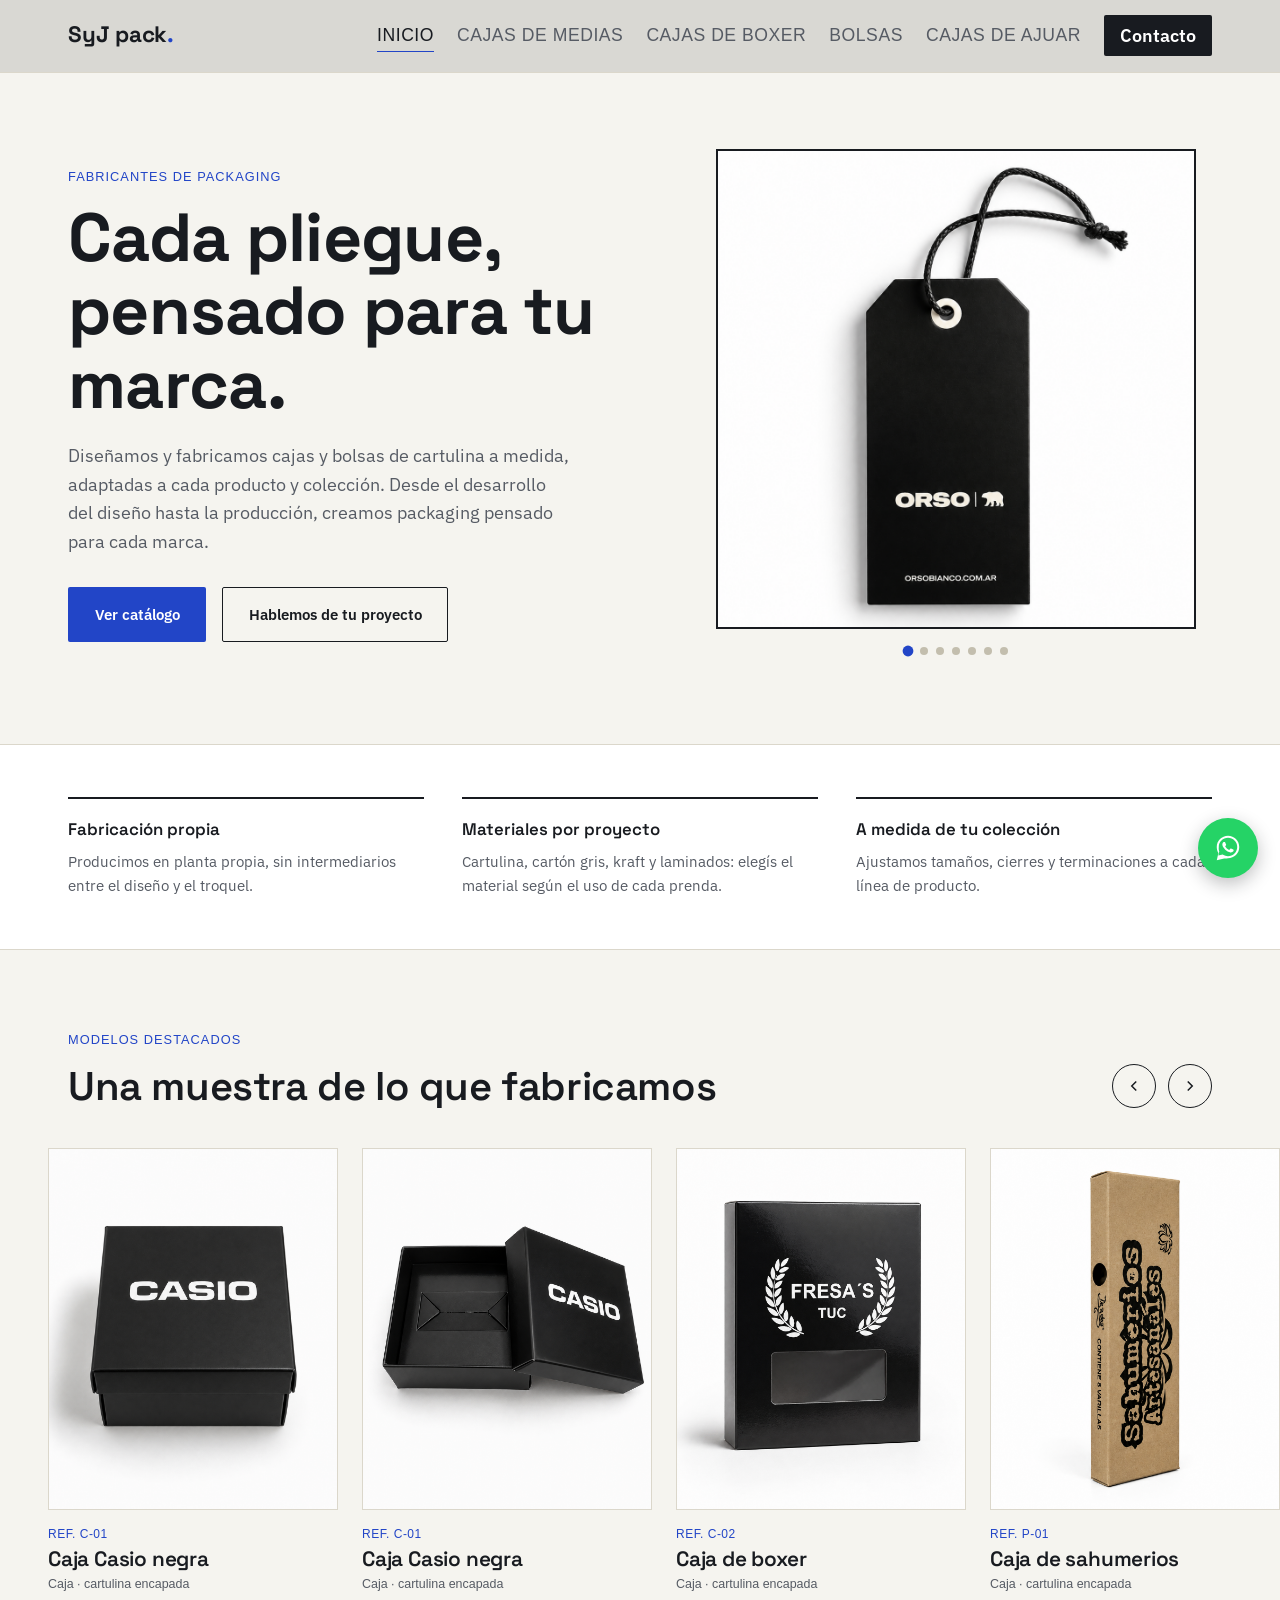
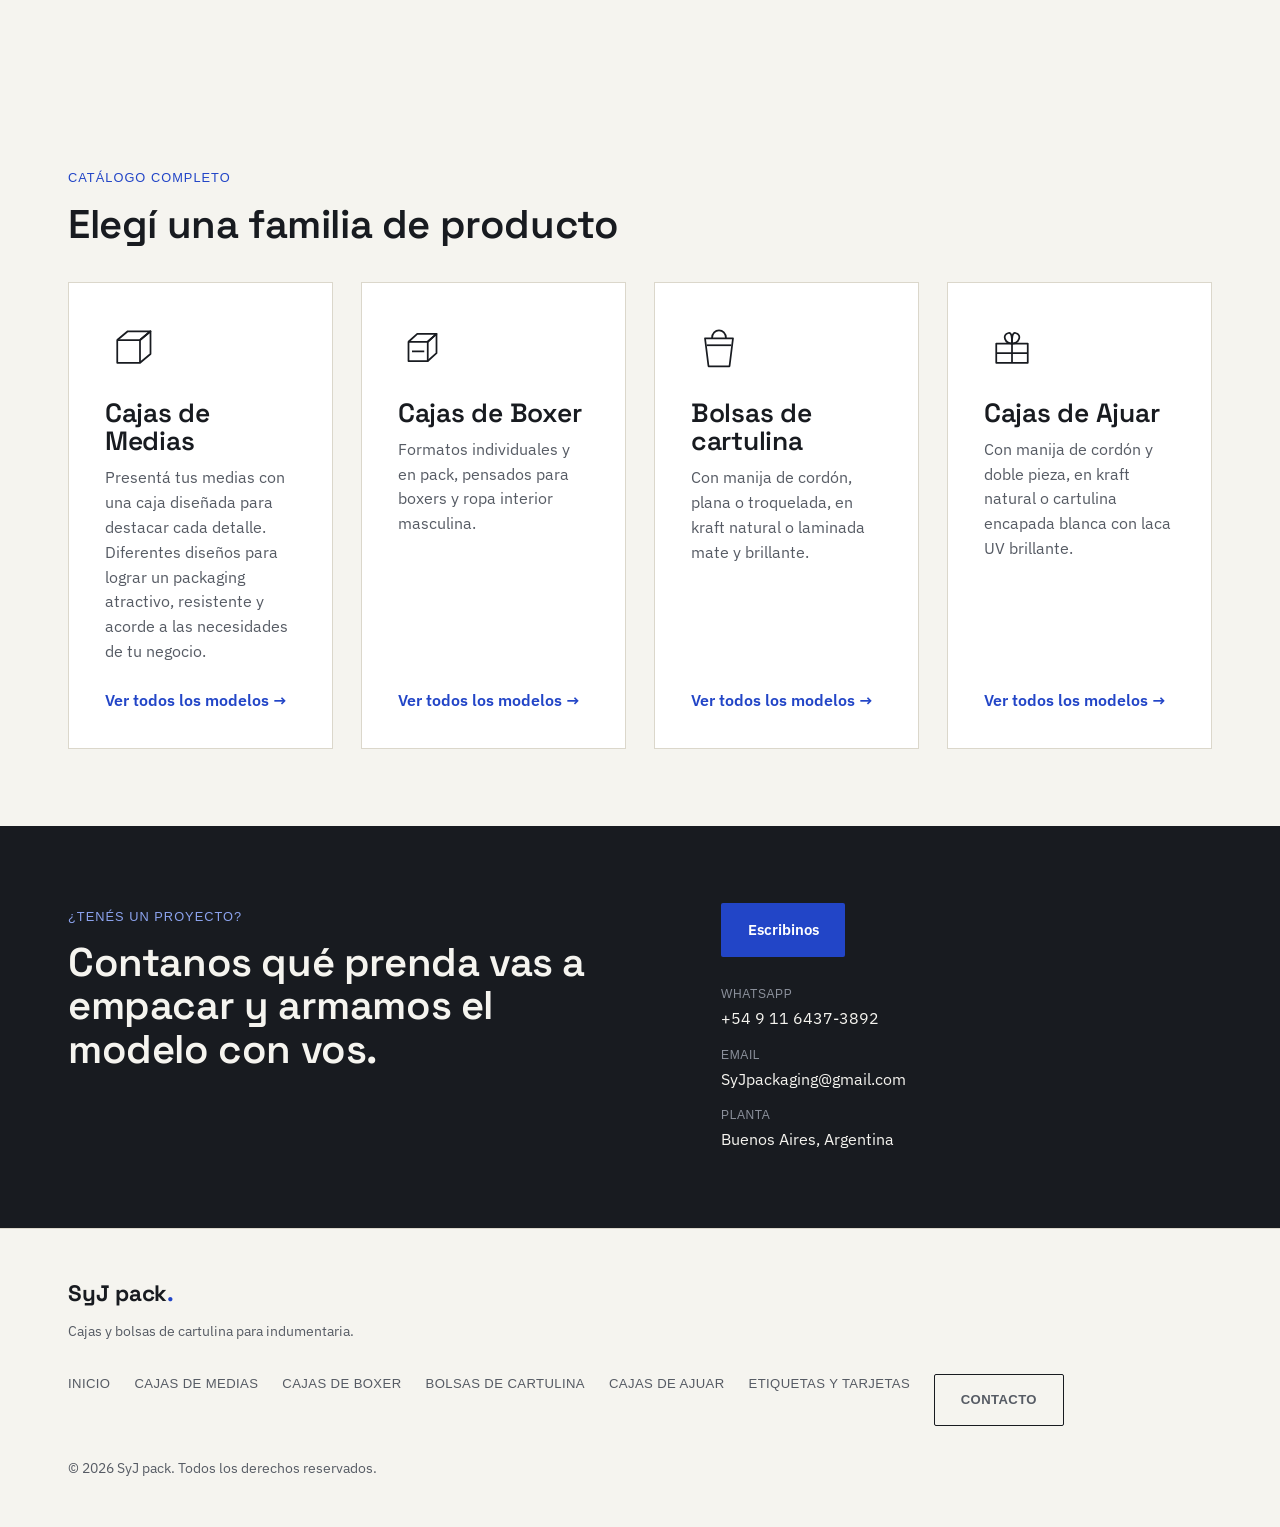
==== commit d5cf0a63: "boton wsp" ====
--- a/index.html
+++ b/index.html
@@ -303,6 +303,12 @@
   </div>
 </footer>
 
+<a class="whatsapp-float" href="https://wa.me/5491164373892?text=Hola%2C%20quiero%20hacer%20una%20consulta%20sobre%20sus%20productos." target="_blank" rel="noopener noreferrer" aria-label="Escribinos por WhatsApp">
+  <svg viewBox="0 0 32 32" xmlns="http://www.w3.org/2000/svg" fill="#fff" aria-hidden="true">
+    <path d="M16.004 3C9.377 3 4 8.373 4 15c0 2.34.653 4.53 1.786 6.4L4 29l7.86-1.746A11.94 11.94 0 0 0 16.004 27C22.63 27 28 21.627 28 15S22.63 3 16.004 3Zm0 21.818c-1.94 0-3.75-.57-5.27-1.55l-.378-.24-4.664 1.037 1.02-4.55-.256-.395A9.77 9.77 0 0 1 6.18 15c0-5.42 4.407-9.818 9.824-9.818 5.417 0 9.822 4.398 9.822 9.818 0 5.42-4.405 9.818-9.822 9.818Zm5.396-7.36c-.296-.148-1.75-.864-2.022-.963-.272-.099-.47-.148-.667.148-.198.297-.766.963-.94 1.16-.173.198-.346.223-.642.075-.296-.148-1.25-.46-2.38-1.467-.88-.784-1.474-1.752-1.647-2.048-.173-.297-.018-.457.13-.605.134-.133.297-.347.446-.52.148-.173.198-.297.297-.495.099-.198.05-.372-.025-.52-.074-.148-.667-1.61-.914-2.204-.24-.578-.485-.5-.667-.51l-.568-.01c-.198 0-.52.075-.792.372-.272.297-1.04 1.017-1.04 2.48 0 1.463 1.065 2.876 1.213 3.074.148.198 2.096 3.2 5.08 4.49.71.306 1.263.489 1.695.626.712.227 1.36.195 1.872.118.571-.085 1.75-.716 1.997-1.407.247-.692.247-1.285.173-1.408-.074-.123-.272-.198-.568-.347Z"/>
+  </svg>
+</a>
+
 <script src="script.js"></script>
 </body>
 </html>
--- a/styles.css
+++ b/styles.css
@@ -558,4 +558,31 @@
   .hero-actions { flex-direction: column; align-items: stretch; }
   .hero-actions .btn { justify-content: center; }
   .footer-inner { flex-direction: column; }
+}
+/* ---------- Botón flotante de WhatsApp ---------- */
+.whatsapp-float {
+  position: fixed;
+  right: 22px;
+  bottom: 22px;
+  width: 60px;
+  height: 60px;
+  border-radius: 50%;
+  background: #25D366;
+  display: flex;
+  align-items: center;
+  justify-content: center;
+  box-shadow: 0 6px 18px rgba(24, 27, 32, 0.28);
+  z-index: 999;
+  transition: transform 0.2s ease, box-shadow 0.2s ease;
+}
+.whatsapp-float:hover,
+.whatsapp-float:focus-visible {
+  transform: scale(1.08);
+  box-shadow: 0 8px 22px rgba(24, 27, 32, 0.34);
+}
+.whatsapp-float svg { width: 30px; height: 30px; display: block; }
+
+@media (max-width: 560px) {
+  .whatsapp-float { right: 16px; bottom: 16px; width: 54px; height: 54px; }
+  .whatsapp-float svg { width: 27px; height: 27px; }
 }
